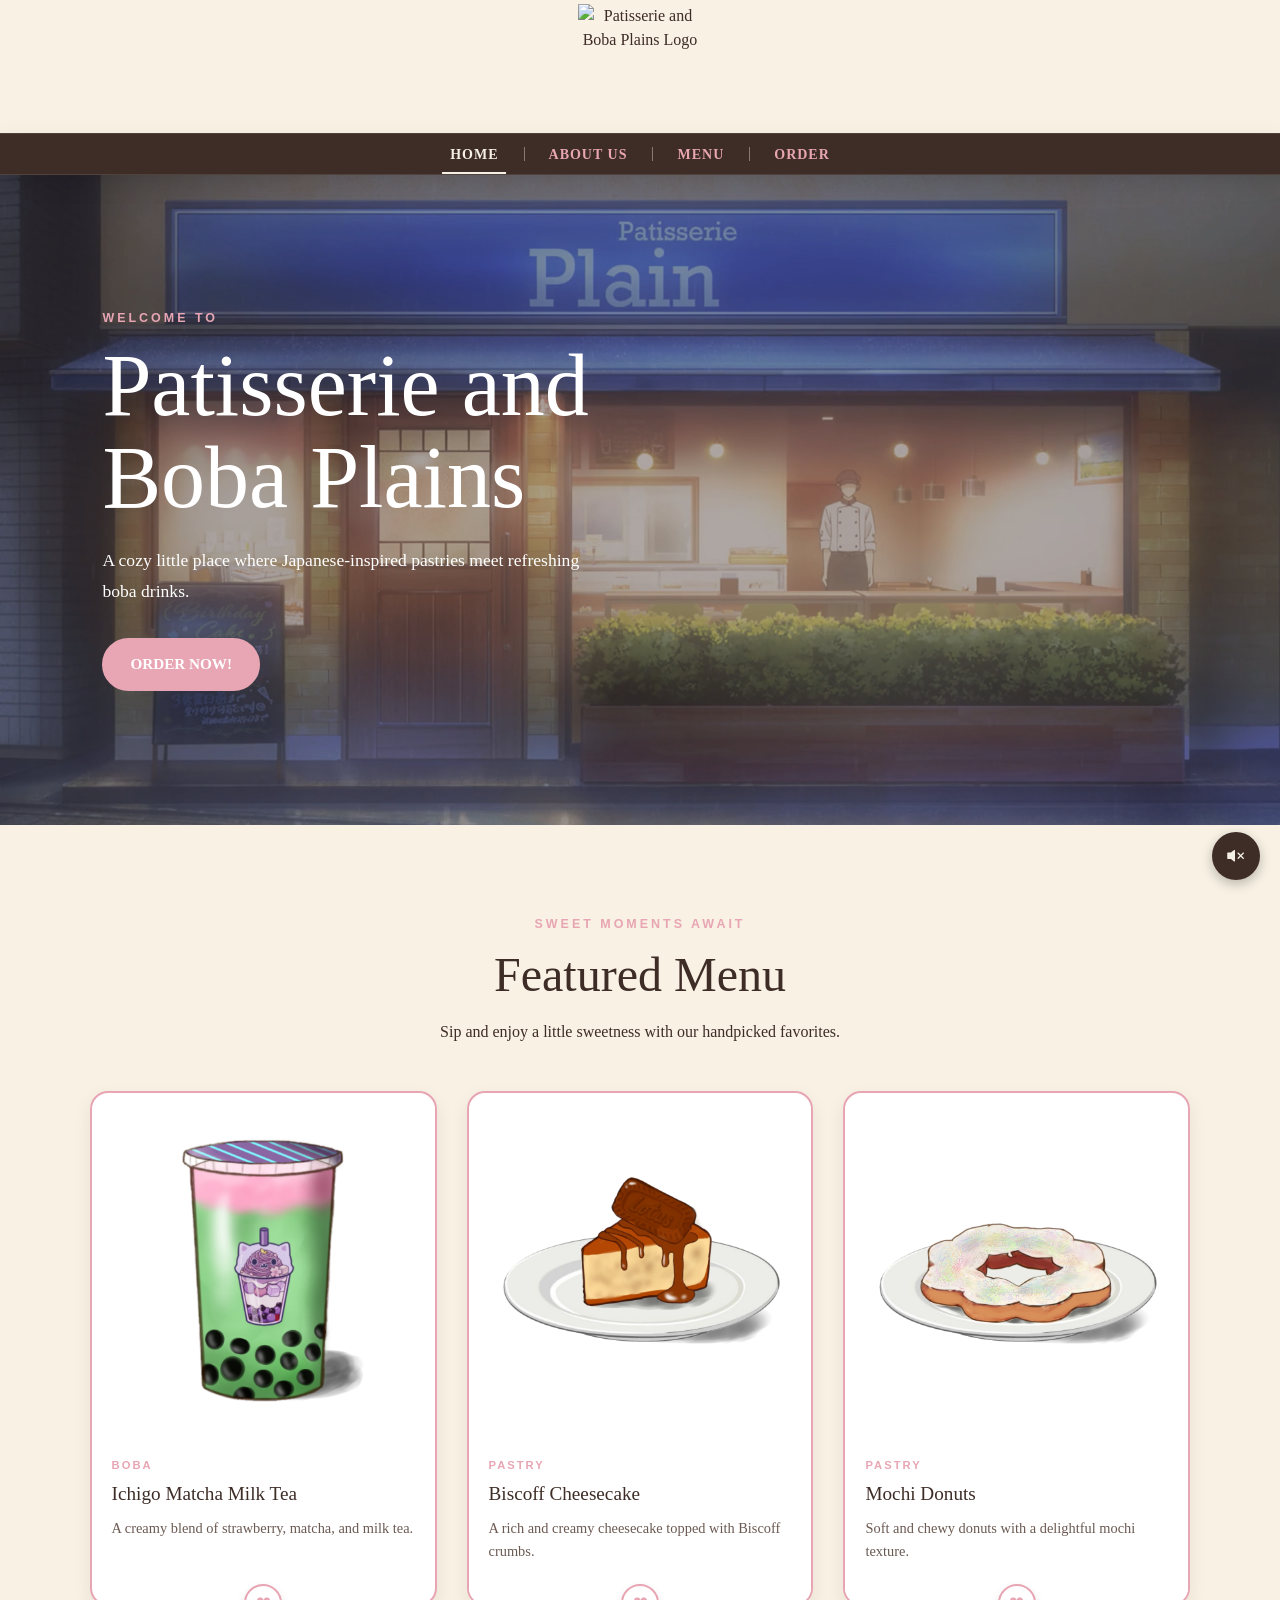
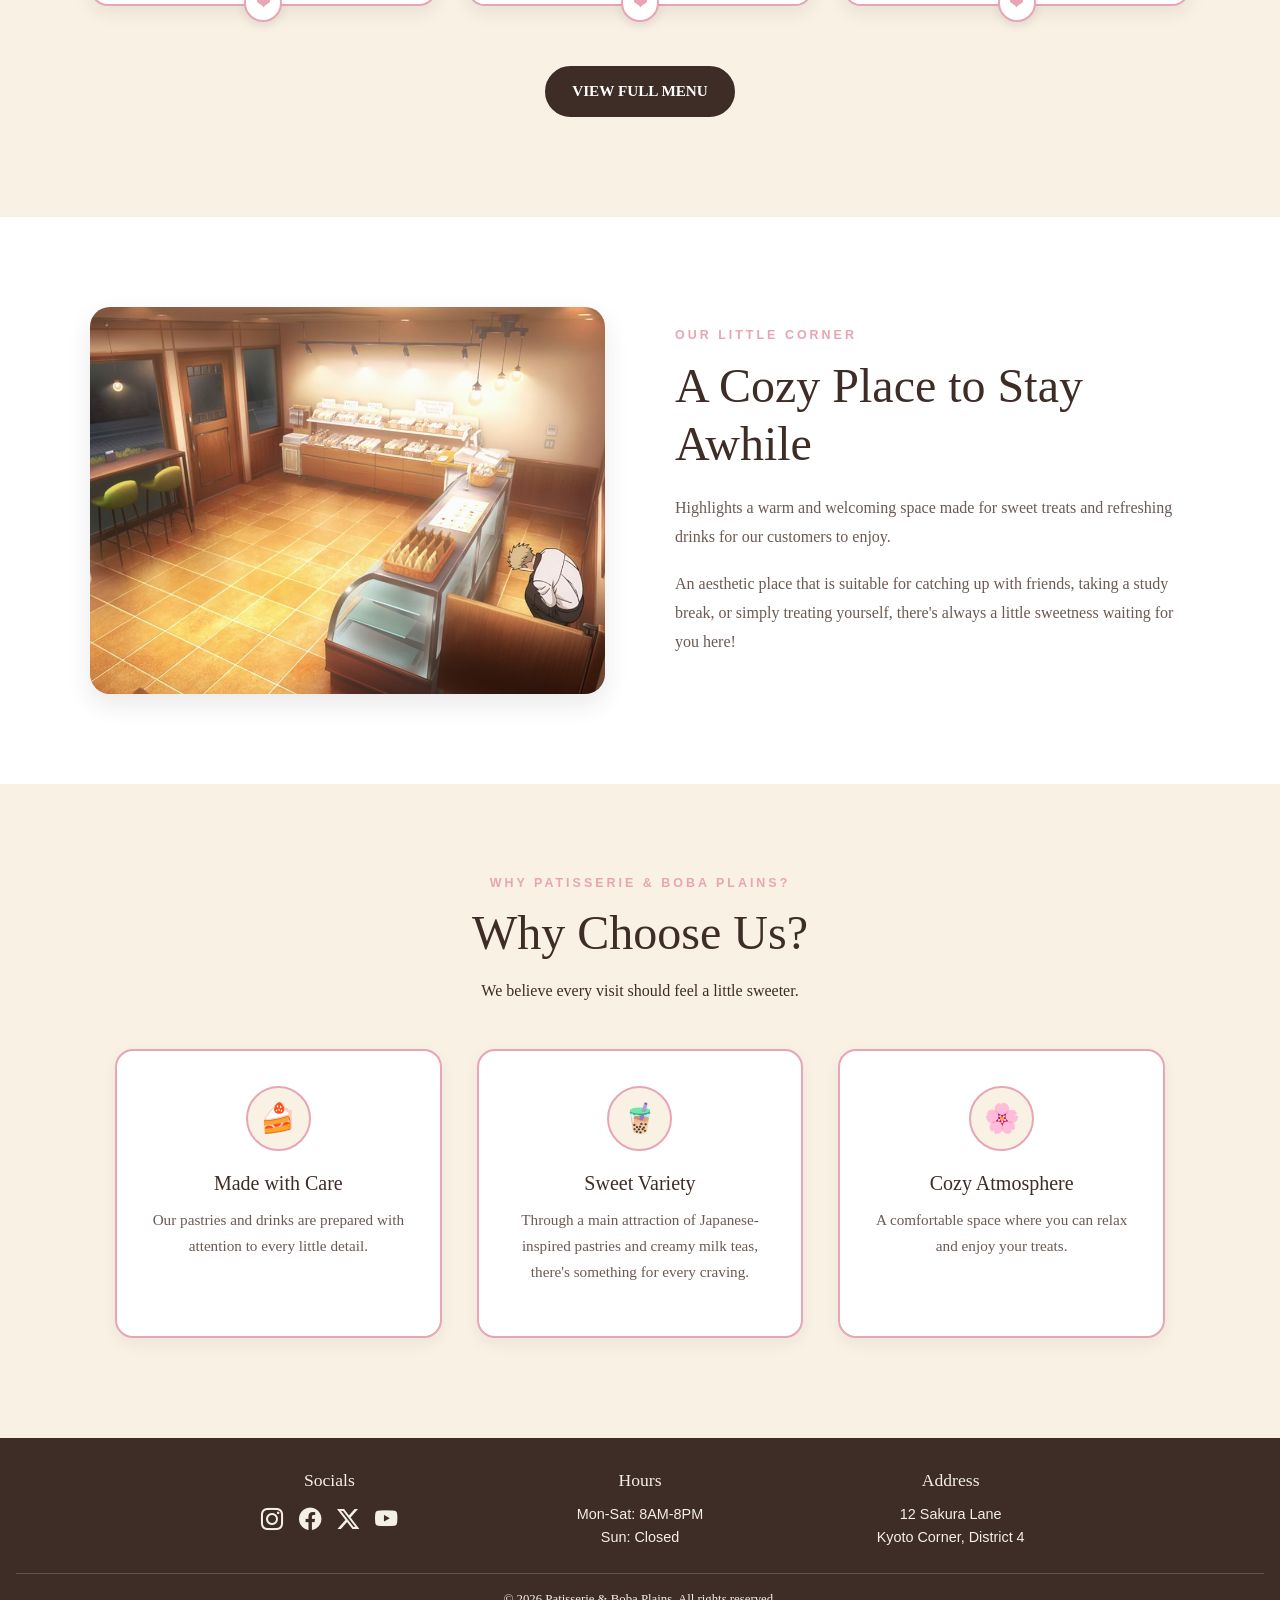
==== index.html @ 4ae6fe19 "FINAL" ====
<!DOCTYPE html>
<html lang="en">

<head>
    <meta charset="UTF-8">
    <meta name="viewport" content="width=device-width, initial-scale=1.0">
    <title>Patisserie &amp; Boba Plains</title>
    <link
        href="https://cdn.jsdelivr.net/npm/bootstrap@5.3.8/dist/css/bootstrap.min.css"
        rel="stylesheet"
        integrity="sha384-sRIl4kxILFvY47J16cr9ZwB07vP4J8+LH7qKQnuqkuIAvNWLzeN8tE5YBujZqJLB"
        crossorigin="anonymous">
    <link rel="stylesheet" href="style.css">
    <link rel="stylesheet" href="https://cdn.jsdelivr.net/npm/bootstrap-icons@1.11.3/font/bootstrap-icons.min.css">
</head>

<body>

	<header>
		<div class="container text-center">
			<img src="images/logo.png" alt="Patisserie and Boba Plains Logo" height="125" width="125">
		</div>
	</header>

	<nav>
		<button class="nav-toggle" aria-label="Toggle menu" aria-expanded="false">
			<span></span>
			<span></span>
			<span></span>
		</button>

		<ul id="nav-links">
			<li><a href="index.html" class="active">HOME</a></li>
			<li><a href="about.html">ABOUT US</a></li>
			<li><a href="menu.html">MENU</a></li>
			<li><a href="order.html">ORDER</a></li>
		</ul>
	</nav>

    <section class="welcome-section" style="background-image: url('images/bakery.webp');">

        <div class="welcome-overlay">

            <div class="welcome-content">

                <p class="home-label">
                    WELCOME TO
                </p>

                <h1>
                    Patisserie and<br>
                    Boba Plains
                </h1>

                <p class="welcome-description">
                    A cozy little place where Japanese-inspired
                    pastries meet refreshing boba drinks.
                </p>

                <a href="order.html" class="home-button">
                    ORDER NOW!
                </a>

            </div>

        </div>

    </section>

    <section class="featured-menu">

        <div class="section-heading">

            <p class="home-label">
                SWEET MOMENTS AWAIT
            </p>

            <h2>
                Featured Menu
            </h2>

            <p>
                Sip and enjoy a little sweetness
                with our handpicked favorites.
            </p>

        </div>


        <div class="menu-cards">

            <article class="menu-card">

                <img
                    src="images/boba/ICHIGO MATCHA.png"
                    alt="Ichigo Matcha Milk Tea"
                >

                <div class="menu-card-content">

                    <p class="card-category">
                        BOBA
                    </p>

                    <h3>
                        Ichigo Matcha Milk Tea
                    </h3>

                    <p>
                        A creamy blend of strawberry,
                        matcha, and milk tea.
                    </p>

                </div>

            </article>


            <article class="menu-card">

                <img
                    src="images/pastry/BISCOFF.png"
                    alt="Biscoff Cheesecake"
                >

                <div class="menu-card-content">

                    <p class="card-category">
                        PASTRY
                    </p>

                    <h3>
                        Biscoff Cheesecake
                    </h3>

                    <p>
                        A rich and creamy cheesecake
                        topped with Biscoff crumbs.
                    </p>

                </div>

            </article>


            <article class="menu-card">

                <img
                    src="images/pastry/MOCHI DONUTS.png"
                    alt="Mochi Donuts"
                >

                <div class="menu-card-content">

                    <p class="card-category">
                        PASTRY
                    </p>

                    <h3>
                        Mochi Donuts
                    </h3>

                    <p>
                        Soft and chewy donuts with
                        a delightful mochi texture.
                    </p>

                </div>

            </article>

        </div>


        <div class="featured-button-container">

            <a href="menu.html" class="secondary-button">
                VIEW FULL MENU
            </a>

        </div>

    </section>

    <section class="atmosphere">

        <div class="atmosphere-image">

            <img
                src="images/bakery2.jpg"
                alt="Cozy atmosphere of Patisserie and Boba Plains"
            >

        </div>


        <div class="atmosphere-content">

            <p class="home-label">
                OUR LITTLE CORNER
            </p>

            <h2>
                A Cozy Place to Stay Awhile
            </h2>

            <p>
                Highlights a warm and welcoming space made
                for sweet treats and refreshing drinks for
                our customers to enjoy. 
            </p>

            <p>
                An aesthetic place that is suitable for catching up with friends,
                taking a study break, or simply treating
                yourself, there's always a little sweetness
                waiting for you here!
            </p>

        </div>

    </section>

    <section class="why-us">

        <div class="section-heading">

            <p class="home-label">
                WHY PATISSERIE & BOBA PLAINS?
            </p>

            <h2>
                Why Choose Us?
            </h2>

            <p>
                We believe every visit should feel
                a little sweeter.
            </p>

        </div>


        <div class="reasons">

            <article class="reason">

                <div class="reason-icon">
                    🍰
                </div>

                <h3>
                    Made with Care
                </h3>

                <p>
                    Our pastries and drinks are prepared
                    with attention to every little detail.
                </p>

            </article>


            <article class="reason">

                <div class="reason-icon">
                    🧋
                </div>

                <h3>
                    Sweet Variety
                </h3>

                <p>
                    Through a main attraction of Japanese-inspired pastries and
                    creamy milk teas, there's something
                    for every craving.
                </p>

            </article>


            <article class="reason">

                <div class="reason-icon">
                    🌸
                </div>

                <h3>
                    Cozy Atmosphere
                </h3>

                <p>
                    A comfortable space where you can
                    relax and enjoy your treats.
                </p>

            </article>

        </div>

    </section>

    <audio id="bgm" loop>
    <source src="audio/music.mp3" type="audio/mpeg">
    Your browser does not support the audio element.
</audio>

<button id="music-btn" aria-label="Toggle music" aria-pressed="false">
    <i class="bi bi-volume-mute-fill"></i>
</button>

<script src="https://cdn.jsdelivr.net/npm/bootstrap@5.3.8/dist/js/bootstrap.bundle.min.js"
    integrity="sha384-FKyoEForCGlyvwx9Hj09JcYn3nv7wiPVlz7YYwJrWVcXK/BmnVDxM+D2scQbITxI"
    crossorigin="anonymous">
</script>

<script>
    const toggle = document.querySelector('.nav-toggle');
    const links = document.getElementById('nav-links');

    toggle.addEventListener('click', () => {
        const isOpen = links.classList.toggle('open');
        toggle.setAttribute('aria-expanded', isOpen);
    });
</script>

<script>
    const bgm = document.getElementById('bgm');
    const musicBtn = document.getElementById('music-btn');
    const icon = musicBtn.querySelector('i');

    bgm.volume = 0.1;

    // Restore the playback position from the last page
    const savedTime = localStorage.getItem('bgmTime');
    if (savedTime) bgm.currentTime = parseFloat(savedTime);

    function setPlaying(isPlaying) {
        icon.className = isPlaying ? 'bi bi-volume-up-fill' : 'bi bi-volume-mute-fill';
        musicBtn.setAttribute('aria-pressed', isPlaying);
        localStorage.setItem('bgmOn', isPlaying);
    }

    // If music was on before, try to resume. The browser may refuse until a click
    if (localStorage.getItem('bgmOn') === 'true') {
        bgm.play().then(() => setPlaying(true)).catch(() => setPlaying(false));
    }

    musicBtn.addEventListener('click', () => {
        if (bgm.paused) {
            bgm.play();
            setPlaying(true);
        } else {
            bgm.pause();
            setPlaying(false);
        }
    });
    setInterval(() => localStorage.setItem('bgmTime', bgm.currentTime), 1000);
    window.addEventListener('beforeunload', () => localStorage.setItem('bgmTime', bgm.currentTime));
</script>

</body>

<footer>
    <div class="footer-grid">

        <div class="footer-col">
            <h4>Socials</h4>
            <ul class="social-links">
                <li><a href="https://www.instagram.com/yourpage" target="_blank" rel="noopener noreferrer" aria-label="Instagram"><i class="bi bi-instagram"></i></a></li>
                <li><a href="https://www.facebook.com/yourpage" target="_blank" rel="noopener noreferrer" aria-label="Facebook"><i class="bi bi-facebook"></i></a></li>
                <li><a href="https://x.com/yourpage" target="_blank" rel="noopener noreferrer" aria-label="X (Twitter)"><i class="bi bi-twitter-x"></i></a></li>
                <li><a href="https://www.youtube.com/@yourpage" target="_blank" rel="noopener noreferrer" aria-label="YouTube"><i class="bi bi-youtube"></i></a></li>
            </ul>
        </div>

        <div class="footer-col">
            <h4>Hours</h4>
            <p>Mon-Sat: 8AM-8PM<br>Sun: Closed</p>
        </div>

        <div class="footer-col">
            <h4>Address</h4>
            <p>12 Sakura Lane<br>Kyoto Corner, District 4</p>
        </div>

    </div>

    <p class="copyright">&copy; 2026 Patisserie &amp; Boba Plains. All rights reserved.</p>
</footer>

</html>
---- style.css ----
:root {
    --primary: #F8F1E4;
    --secondary: #3E2C26;
    --accent: #E8A5B3;
    --card-bg: #d0bcad;
    --inner-box-bg: #FFFFFF;
    --white: #FFFFFF;
    --font-header: "Palatino Linotype", "Book Antiqua", Palatino, serif;
    --font-heading: 'Shippori Mincho', serif;
    --font-body: 'Nunito', sans-serif;
}

*, *::before, *::after {
        box-sizing: border-box;
        margin: 0;
        padding: 0;
}

/* -- DESKTOP DESIGN -- */
header img {
    display: block;
    margin: 0 auto;
}

header {
    padding: 0.25rem 0;
}

body {
    font-family: var(--font-header);
    background-color: var(--primary);
    color: var(--secondary);
    margin: 0;
    padding: 0;

    display: flex;
    flex-direction: column;
    min-height: 100vh;
}

.nav-toggle {
    display: none;
}

nav {
    position: relative;
    width: 100%;
    min-height: 40px;
    padding: 0 1rem;

    display: flex;
    justify-content: center;
    align-items: center;

    background: var(--secondary);
    border-top: 1px solid rgba(255, 255, 255, 0.1);
    border-bottom: 1px solid rgba(255, 255, 255, 0.1);
    box-shadow: 0 8px 25px rgba(0, 0, 0, 0.1);
    z-index: 20;
}

nav ul {
    display: flex;
    list-style: none;
    margin: 0;
    padding: 0;
}

nav li {
    height: 40px;
}

nav li + li {
    position: relative;
}

nav li + li::before {
    content: "";
    position: absolute;
    left: 0;
    top: 50%;
    height: 14px;
    width: 1px;
    background: rgba(245, 240, 230, 0.4);
    transform: translateY(-50%);
}


nav a {
    position: relative;
    height: 100%;
    padding: 0 25px;

    display: flex;
    align-items: center;

    color: var(--accent);
    font-family: var(--font-header);
    font-size: 14px;
    font-weight: bold;
    letter-spacing: 1px;
    text-decoration: none;
    white-space: nowrap;
    transition: 0.3s;
}

nav a:hover {
    color: #F5F0E6;
    background: rgba(255, 255, 255, 0.03);
}

nav a::after {
    content: "";
    position: absolute;
    bottom: 0;
    left: 50%;
    width: 0;
    height: 2px;
    background: #F5F0E6;
    transform: translateX(-50%);
    transition: width 0.3s ease;
}

nav a:hover::after,
nav a.active::after {
    width: 65%;
}

nav a.active {
    color: #F5F0E6;
}

.nav-toggle {
    display: none;
}

.nav-toggle span {
    display: block;
    height: 3px;
    width: 100%;
    background: #F5F0E6;
    border-radius: 2px;
    transition: transform 0.3s ease, opacity 0.3s ease;
}

.nav-toggle[aria-expanded="true"] span:nth-child(1) {
    transform: translateY(8.5px) rotate(45deg);
}
.nav-toggle[aria-expanded="true"] span:nth-child(2) {
    opacity: 0;
}
.nav-toggle[aria-expanded="true"] span:nth-child(3) {
    transform: translateY(-8.5px) rotate(-45deg);
}

main {
    padding: 0;
    flex: 1;
    width: 100%;
}

hr {
    border: none;
    height: 2.5px;
    background-color: var(--accent);
    margin: .5rem 0 2rem;
}

.section-title {
    font-family: var(--font-heading);
    font-size: clamp(1.8rem, 4vw, 2.5rem);
    text-align: center;
    font-weight: bolder;
    color: var(--secondary);
    margin: .5rem 0 1rem;
}

.first {
    padding: 2rem;
}

.order-container {
    max-width: 1200px;
    margin: 0 auto;
    padding: 2.5rem 1.5rem;
}

.sub-heading {
    font-family: var(--font-body);
    color: var(--accent);
    font-weight: 700;
    letter-spacing: 2px;
    font-size: 0.85rem;
    margin-bottom: 0.25rem;
}

.order-header h2 {
    font-family: var(--font-heading);
    color: var(--secondary);
    font-weight: 700;
    font-size: 2.2rem;
}

.order-card {
    background-color: var(--card-bg);
    border-radius: 16px;
    border: 1px solid rgba(62, 44, 38, 0.08);
    box-shadow: 0 10px 30px rgba(62, 44, 38, 0.08);
}

.section-title {
    font-family: var(--font-heading);
    color: var(--secondary);
    font-size: 1.35rem;
    margin-bottom: 1.25rem;
}

.secret-icon-btn {
    background: transparent;
    border: none;
    color: var(--secondary);
    cursor: pointer;
    font-size: 1.3rem;
    padding: 2px 6px;
    border-radius: 50%;
    transition: transform 0.3s ease, background 0.3s ease;
}

.secret-icon-btn:hover {
    background: rgba(232, 165, 179, 0.25);
    transform: scale(1.15) rotate(15deg);
}

.secret-spin {
    animation: secretPulse 0.8s ease-in-out;
}

@keyframes secretPulse {
    0% { transform: scale(1) rotate(0deg); }
    50% { transform: scale(1.4) rotate(180deg); color: #B86B7B; }
    100% { transform: scale(1) rotate(360deg); }
}

.secret-toast {
    background-color: var(--secondary);
    color: #F5F0E6;
    padding: 0.75rem 1.25rem;
    border-radius: 30px;
    max-width: 500px;
    margin: 0 auto 1.5rem auto;
    text-align: center;
    box-shadow: 0 4px 15px rgba(0, 0, 0, 0.15);
    animation: fadeInDown 0.4s ease-out;
}

@keyframes fadeInDown {
    from { opacity: 0; transform: translateY(-10px); }
    to { opacity: 1; transform: translateY(0); }
}

#drinkOptionsGroup {
    transition: opacity 0.3s ease;
}

#drinkOptionsGroup {
    transition: opacity 0.3s ease;
}

.form-control:focus,
.form-select:focus {
    border-color: var(--accent);
    box-shadow: 0 0 0 0.25rem rgba(232, 165, 179, 0.25);
}

.btn-add-item {
    background-color: var(--secondary);
    color: #FFFFFF;
    font-weight: 700;
    border-radius: 8px;
    padding: 0.375rem 0.75rem;
    transition: all 0.3s ease;
}

.btn-add-item:hover {
    background-color: #523b33;
    color: #FFFFFF;
}

.order-preview-banner {
    background-color: var(--primary);
    border-radius: 8px;
    font-family: var(--font-heading);
    font-weight: 700;
    color: var(--secondary);
}

.cart-items-box {
    min-height: 150px;
    max-height: 280px;
    overflow-y: auto;
    border: 1px dashed rgba(62, 44, 38, 0.2);
    border-radius: 8px;
    padding: 0.75rem 1rem;
    background-color: #FFFCF9;
}

.text-accent {
    color: #B86B7B;
}

.prep-badge {
    background-color: #FAF2EC;
    border-radius: 10px;
    font-size: 0.9rem;
    color: var(--secondary);
    border: 1px solid rgba(62, 44, 38, 0.05);
}

.btn-outline-custom {
    border: 1px solid var(--secondary);
    color: var(--secondary);
    font-weight: 700;
    border-radius: 30px;
    padding: 0.5rem 1rem;
}

.btn-check:checked + .btn-outline-custom {
    background-color: var(--secondary);
    color: #FFFFFF;
    border-color: var(--secondary);
}

.btn-order {
    background: linear-gradient(135deg, var(--secondary) 0%, #523b33 100%);
    color: #FFFFFF;
    font-family: var(--font-body);
    font-weight: 700;
    letter-spacing: 1px;
    border: none;
    border-radius: 30px;
    transition: all 0.3s ease;
    box-shadow: 0 4px 12px rgba(62, 44, 38, 0.2);
}

.btn-order:hover {
    background: linear-gradient(135deg, #523b33 0%, #2b1f1b 100%);
    color: #FFFFFF;
    transform: translateY(-2px);
    box-shadow: 0 6px 18px rgba(62, 44, 38, 0.35);
}

.btn-order:active {
    transform: translateY(0);
}

.story-container {
    width: 100%;
    max-width: 100%;
    margin: 0 auto;
    display: grid;
    grid-template-columns: repeat(2, 1fr);
    gap: 2rem;
}

.image-cell {
    border-radius: 10px;
    overflow: hidden;
}

.image-cell img {
    max-width: 100%;
    height: 100%;
    object-fit: cover;
    display: block;
    border-radius: 10px;
}

.cell-content {
    display: flex;
    flex-direction: column;
    justify-content: center;
    align-items: center;
    text-align: left;
    border-radius: 10px;
    padding: 1rem;
    border: 2px solid var(--secondary);
}

.cell-content h3 {
    font-family: var(--font-heading);   
    color: var(--secondary);
    font-weight: bolder;
    font-size: 2rem;
    margin-top: 1rem;
    margin-bottom: 1rem;
    text-align: left;
}

.cell-content p {
    font-family: var(--font-body);
    color: var(--secondary);
    font-size: 1rem;
    line-height: 1.6;   
    text-align: left;
    margin-bottom: 2rem;
}

.card h5 {
    font-family: var(--font-heading);   
    color: var(--secondary);
    font-weight: bolder;
    font-size: 1.5rem;
    margin-top: 1rem;
}

.card p {
    font-family: var(--font-body);
    color: var(--secondary);
    font-size: 1rem;
    line-height: 1.6;   
    text-align: justify;
    margin-bottom: 2rem;
}

.second {
    background-color:#EAD9BF;
    padding: 1rem .5rem 2rem;
}

.second hr {
    margin: 0.75rem 0 1.5rem;
}

.team-photo {
    display: block;
    width: 200px;
    height: 200px;
    object-fit: cover;
    object-position: top;
    margin-top: 1.5rem;
}

.team-row {
    max-width: 900px;
    margin-left: auto;
    margin-right: auto;
}

.accordion-button:not(.collapsed) {
    background: #EAD9BF;
}

.accordion-button {
    font-family: var(--font-header);
    color: var(--secondary);
    font-size: 1rem;
    font-weight: bold;
}

.accordion-button::after {
    filter: invert(1);
}

.accordion-body {
    font-family: var(--font-body);
    color: var(--secondary);
    font-size: 1rem;
    line-height: 1.6;   
    text-align: left;
}

.accordion-button:focus {
    box-shadow: none;
}

.accordion-button:hover {
    background: var(--accent);
    color: var(--secondary);
}

/* =========================================================
   HOME PAGE
   ========================================================= */

.welcome-section {
    min-height: 650px;
    background-size: cover;
    background-position: center;
    position: relative;
}

.welcome-overlay {
    min-height: 650px;
    display: flex;
    align-items: center;
    background: rgba(62, 44, 38, 0.38);
    padding: 60px 8%;
}

.welcome-content {
    max-width: 650px;
    color: #FFFFFF;
}

.home-label {
    margin-bottom: 12px;
    font-family: Arial, sans-serif;
    font-size: 0.78rem;
    font-weight: bold;
    letter-spacing: 3px;
    color: #E8A5B3;
}

.welcome-content h1 {
    margin-bottom: 20px;
    color: #FFFFFF;
    font-family: Georgia, "Times New Roman", serif;
    font-size: clamp(3rem, 7vw, 5.5rem);
    line-height: 1.05;
}

.welcome-description {
    max-width: 500px;
    margin-bottom: 30px;
    color: #FFFFFF;
    font-size: 1.1rem;
    line-height: 1.8;
}

.home-button {
    display: inline-block;
    padding: 13px 26px;
    background-color: #E8A5B3;
    color: #FFFFFF;
    border: 2px solid #E8A5B3;
    border-radius: 30px;
    font-family: var(--font-header);
    font-size: 0.95rem;
    font-weight: bold;
    text-decoration: none;
    transition: background-color 0.3s ease,
                color 0.3s ease,
                transform 0.3s ease;
}

.home-button:hover {
    background-color: #FFFFFF;
    color: #3E2C26;
    transform: translateY(-3px);
}


/* HOME SECTION HEADINGS */

.section-heading {
    max-width: 700px;
    margin: 0 auto 45px;
    text-align: center;
}

.section-heading h2 {
    margin-bottom: 15px;
    font-size: clamp(2rem, 4vw, 3rem);
}

.section-heading > p:last-child {
    font-size: 1rem;
    line-height: 1.7;
}


/* FEATURED MENU */

.featured-menu {
    padding: 90px 7% 100px;
    background-color: #F8F1E4;
}

.menu-cards {
    max-width: 1150px;
    margin: 0 auto;
    display: grid;
    grid-template-columns: repeat(3, 1fr);
    column-gap: 30px;
    row-gap: 55px;
}

.menu-card {
    position: relative;
    overflow: visible;
    background-color: #FFFFFF;
    border: 2px solid #E8A5B3;
    border-radius: 18px;
    box-shadow: 0 7px 18px rgba(62, 44, 38, 0.08);
    transition: transform 0.3s ease,
                box-shadow 0.3s ease;
}

.menu-card:hover {
    transform: translateY(-7px);
    box-shadow: 0 13px 25px rgba(62, 44, 38, 0.13);
}

.menu-card img {
    display: block;
    width: 100%;
    aspect-ratio: 1 / 1;
    object-fit: cover;
    border-radius: 16px 16px 0 0;
    transition: transform 0.4s ease;
}

.menu-card:hover img {
    transform: scale(1.02);
}

.menu-card-content {
    padding: 22px 20px 25px;
    background-color: #FFFFFF;
    border-radius: 0 0 16px 16px;
}

.card-category {
    margin-bottom: 8px;
    font-family: Arial, sans-serif;
    color: #E8A5B3;
    font-size: 0.7rem;
    font-weight: bold;
    letter-spacing: 2px;
}

.menu-card h3 {
    margin-bottom: 10px;
    font-size: 1.2rem;
    line-height: 1.3;
}

.menu-card-content > p:last-child {
    color: #6B5A52;
    font-size: 0.9rem;
    line-height: 1.6;
}


/* HEART BADGE FOR FEATURED CARDS */

.menu-card::after {
    content: "";
    position: absolute;
    left: 50%;
    bottom: -18px;
    width: 38px;
    height: 38px;
    transform: translateX(-50%);
    background-color: #FFFFFF;
    border: 2px solid #E8A5B3;
    border-radius: 50%;
    box-shadow: 0 4px 10px rgba(62, 44, 38, 0.10);
    z-index: 5;
}

.menu-card::before {
    content: "❤︎⁠";
    position: absolute;
    left: 50%;
    bottom: -18px;
    transform: translateX(-50%);
    color: #E8A5B3;
    font-size: 1.15rem;
    line-height: 1;
    width: 38px;
    height: 38px;
    display: flex;
    align-items: center;
    justify-content: center;
    z-index: 6;
}


/* VIEW FULL MENU BUTTON */

.featured-button-container {
    margin-top: 60px;
    text-align: center;
}

.secondary-button {
    display: inline-block;
    padding: 12px 25px;
    background-color: #3E2C26;
    color: #FFFFFF;
    border: 2px solid #3E2C26;
    border-radius: 30px;
    font-family: var(--font-header);
    font-size: 0.95rem;
    font-weight: bold;
    text-decoration: none;
    transition: background-color 0.3s ease,
                color 0.3s ease,
                transform 0.3s ease;
}

.secondary-button:hover {
    background-color: #FFFFFF;
    color: #E8A5B3;
    transform: translateY(-3px);
}


/* ATMOSPHERE */

.atmosphere {
    min-height: 550px;
    padding: 90px 7%;
    display: grid;
    grid-template-columns: 1fr 1fr;
    gap: 70px;
    align-items: center;
    background-color: #FFFFFF;
}

.atmosphere-image {
    width: 100%;
}

.atmosphere-image img {
    display: block;
    width: 100%;
    aspect-ratio: 4 / 3;
    object-fit: cover;
    border-radius: 20px;
    box-shadow: 0 10px 25px rgba(62, 44, 38, 0.10);
}

.atmosphere-content {
    max-width: 520px;
}

.atmosphere-content h2 {
    margin-bottom: 22px;
    font-size: clamp(2rem, 4vw, 3rem);
    line-height: 1.2;
}

.atmosphere-content p:not(.home-label) {
    margin-bottom: 18px;
    color: #6B5A52;
    font-size: 1rem;
    line-height: 1.8;
}


/* WHY CHOOSE US */

.why-us {
    padding: 90px 7% 100px;
    background-color: #F8F1E4;
}

.reasons {
    max-width: 1050px;
    margin: 0 auto;
    display: grid;
    grid-template-columns: repeat(3, 1fr);
    gap: 35px;
}

.reason {
    padding: 35px 25px;
    text-align: center;
    background-color: #FFFFFF;
    border: 2px solid #E8A5B3;
    border-radius: 18px;
    box-shadow: 0 6px 16px rgba(62, 44, 38, 0.06);
    transition: transform 0.3s ease,
                box-shadow 0.3s ease;
}

.reason:hover {
    transform: translateY(-6px);
    box-shadow: 0 12px 24px rgba(62, 44, 38, 0.10);
}

.reason-icon {
    width: 65px;
    height: 65px;
    margin: 0 auto 20px;
    display: flex;
    align-items: center;
    justify-content: center;
    background-color: #F8F1E4;
    border: 2px solid #E8A5B3;
    border-radius: 50%;
    font-size: 1.8rem;
}

.reason h3 {
    margin-bottom: 12px;
    font-size: 1.25rem;
}

.reason p {
    color: #6B5A52;
    font-size: 0.95rem;
    line-height: 1.7;
}


/* =========================================================
   MENU PAGE
   ========================================================= */


/* CATEGORY DROPDOWN */

.menu-dropdown {
    width: 100%;
    padding: 35px 7% 0;
    background-color: #F8F1E4;
}

.category-dropdown {
    padding: 13px 26px;
    background-color: #E8A5B3;
    color: #FFFFFF;
    border: 2px solid #E8A5B3;
    border-radius: 30px;
    font-family: var(--font-header);
    font-size: 0.95rem;
    font-weight: bold;
    transition: background-color 0.3s ease,
                color 0.3s ease,
                transform 0.3s ease;
}

.category-dropdown:hover,
.category-dropdown:focus {
    background-color: #FFFFFF;
    color: #3E2C26;
    border-color: #E8A5B3;
    transform: translateY(-3px);
    box-shadow: none;
}

.category-dropdown::after {
    margin-left: 10px;
}

.menu-dropdown .dropdown-menu {
    min-width: 190px;
    margin-top: 10px;
    padding: 8px;
    background-color: #FFFFFF;
    border: 2px solid #E8A5B3;
    border-radius: 14px;
    box-shadow: 0 8px 20px rgba(62, 44, 38, 0.12);
}

.menu-dropdown .dropdown-item {
    padding: 10px 14px;
    color: #3E2C26;
    font-family: var(--font-header);
    font-size: 0.9rem;
    font-weight: bold;
    border-radius: 9px;
    transition: background-color 0.2s ease,
                color 0.2s ease;
}

.menu-dropdown .dropdown-item:hover {
    background-color: #F8F1E4;
    color: #3E2C26;
}

.menu-dropdown .dropdown-item.active {
    background-color: #E8A5B3;
    color: #FFFFFF;
}


/* MENU HEADER */

.menu-header {
    padding: 55px 7% 45px;
    text-align: center;
    background-color: #F8F1E4;
}

.menu-label {
    margin-bottom: 12px;
    font-family: Arial, sans-serif;
    color: #E8A5B3;
    font-size: 0.78rem;
    font-weight: bold;
    letter-spacing: 3px;
}

.menu-header h1 {
    margin-bottom: 15px;
    font-size: clamp(2.5rem, 5vw, 4rem);
}

.menu-header > p:last-child {
    max-width: 650px;
    margin: 0 auto;
    color: #6B5A52;
    line-height: 1.7;
}


/* PRODUCT GRID */

.product-grid {
    padding: 20px 7% 90px;
    display: grid;
    grid-template-columns: repeat(4, 1fr);
    column-gap: 30px;
    row-gap: 55px;
    background-color: #F8F1E4;
}

.product-card {
    position: relative;
    overflow: visible;
    background-color: #FFFFFF;
    border: 2px solid #E8A5B3;
    border-radius: 18px;
    box-shadow: 0 6px 16px rgba(62, 44, 38, 0.07);
    transition: transform 0.3s ease,
                box-shadow 0.3s ease;
}

.product-card:hover {
    transform: translateY(-6px);
    box-shadow: 0 12px 24px rgba(62, 44, 38, 0.12);
}

.product-image {
    display: block;
    width: 100%;
    aspect-ratio: 1 / 1;
    object-fit: cover;
    border-radius: 16px 16px 0 0;
}

.product-info {
    padding: 20px;
}

.product-category {
    margin-bottom: 8px;
    font-family: Arial, sans-serif;
    color: #E8A5B3;
    font-size: 0.7rem;
    font-weight: bold;
    letter-spacing: 2px;
}

.product-info h3 {
    margin-bottom: 10px;
    font-size: 1.15rem;
}

.product-info > p:not(.product-category) {
    color: #6B5A52;
    font-size: 0.9rem;
    line-height: 1.6;
}

.product-price {
    display: block;
    margin-top: 15px;
    color: #3E2C26;
    font-weight: bold;
}


/* PRODUCT HEART BADGE */

.product-card::after {
    content: "";
    position: absolute;
    left: 50%;
    bottom: -18px;
    width: 38px;
    height: 38px;
    transform: translateX(-50%);
    background-color: #FFFFFF;
    border: 2px solid #E8A5B3;
    border-radius: 50%;
    box-shadow: 0 4px 10px rgba(62, 44, 38, 0.10);
    z-index: 5;
}

.product-card::before {
    content: "❤︎⁠";
    position: absolute;
    left: 50%;
    bottom: -18px;
    transform: translateX(-50%);
    color: #E8A5B3;
    font-size: 1.15rem;
    line-height: 1;
    width: 38px;
    height: 38px;
    display: flex;
    align-items: center;
    justify-content: center;
    z-index: 6;
}


/* CENTER LAST TWO CARDS ON ALL MENU PAGE ONLY */

.all-menu .product-card:nth-last-child(2) {
    grid-column: 2;
}

.all-menu .product-card:last-child {
    grid-column: 3;
}


/* ========================================
   ADD-ONS LIST
   ======================================== */

.addons-list {
    margin: 25px 0 18px;
    padding-left: 25px;
    list-style: none;
}

.addons-card h3 {
    margin-top: 0;
    margin-bottom: 10px;
    font-family: var(--font-header);
    font-size: 1.15rem;
    line-height: 1.2;
}

.addons-list li {
    position: relative;
    margin-bottom: 7px;
    padding-left: 22px;
    color: #3E2C26;
    font-family: var(--font-body);
    font-size: 0.85rem;
    font-weight: bold;
    line-height: 1.5;
}

.addons-list li::before {
    content: "♡";
    position: absolute;
    left: 0;
    top: 0;
    color: #E8A5B3;
    font-size: 0.95rem;
}

.product-price {
    display: block;
    margin-top: 12px;
    color: #E8A5B3;
    font-family: var(--font-header);
    font-size: 0.85rem;
    font-weight: bold;
}


/* =========================================================
   NUTRITION & ALLERGEN MATRIX
   ========================================================= */

.nutrition-section {
    padding: 80px 7%;
    background-color: #FFFFFF;
}

.nutrition-section h2 {
    margin-bottom: 15px;
    text-align: center;
    font-size: clamp(2rem, 4vw, 3rem);
}

.nutrition-section > p {
    max-width: 650px;
    margin: 0 auto 35px;
    text-align: center;
    color: #6B5A52;
    line-height: 1.7;
}

.nutrition-table-wrapper {
    width: 100%;
    overflow-x: auto;
}

.nutrition-table {
    width: 100%;
    min-width: 700px;
    border-collapse: collapse;
    background-color: #FFFFFF;
}

.nutrition-table th,
.nutrition-table td {
    padding: 14px 16px;
    border: 1px solid #E8A5B3;
    text-align: left;
}

.nutrition-table th {
    background-color: #3E2C26;
    color: #FFFFFF;
    font-family: Arial, sans-serif;
    font-size: 0.8rem;
    letter-spacing: 1px;
}

.nutrition-table tr:nth-child(even) {
    background-color: #F8F1E4;
}

#music-btn {
    position: fixed;
    bottom: 1.25rem;
    right: 1.25rem;
    width: 48px;
    height: 48px;
    border: none;
    border-radius: 50%;
    background: var(--secondary);
    color: #F5F0E6;
    font-size: 1.3rem;
    cursor: pointer;
    box-shadow: 0 4px 12px rgba(0, 0, 0, 0.25);
    z-index: 100;
    transition: background 0.3s ease, transform 0.3s ease;
}

#music-btn:hover {
    background: var(--accent);
    transform: scale(1.08);
}

footer {
    background: var(--secondary);
    color: #F5F0E6;
    padding: 2rem 1rem 1rem;
}

.footer-grid {
    display: grid;
    grid-template-columns: repeat(3, 1fr);
    gap: 2rem;
    max-width: 900px;
    margin: 0 auto;
    text-align: center;
}

.footer-col h4 {
    font-family: var(--font-heading);
    font-size: 1.1rem;
    margin-bottom: 0.75rem;
}

.footer-col p {
    font-family: var(--font-body);
    margin: 0;
    font-size: 0.9rem;
    line-height: 1.6;
}

.social-links {
    display: flex;
    justify-content: center;
    gap: 1rem;
    list-style: none;
    margin: 0;
    padding: 0;
}

.social-links a {
    color: #F5F0E6;
    font-size: 1.4rem;
    text-decoration: none;
    transition: color 0.3s ease, transform 0.3s ease;
}

.social-links a:hover {
    color: var(--accent);
    transform: translateY(-3px);
}

.copyright {
    text-align: center;
    font-size: 0.8rem;
    margin: 1.5rem 0 0;
    padding-top: 1rem;
    border-top: 1px solid rgba(245, 240, 230, 0.2);
}

/* -- MOBILE DESIGN -- */
@media (max-width: 768px) {
    nav {
        flex-direction: column;
        align-items: stretch;
        padding: 0;
    }

    .nav-toggle {
        display: flex;
        flex-direction: column;
        justify-content: space-between;
        align-self: flex-end;
        width: 28px;
        height: 20px;
        margin: 10px 16px;
        padding: 0;
        background: none;
        border: none;
        cursor: pointer;
    }

    nav ul {
        display: flex;
        flex-direction: column;
        overflow: hidden;
        max-height: 0;
        opacity: 0;
        transition: max-height 0.3s ease, opacity 0.3s ease;
    }

    nav ul.open {
        max-height: 400px;
        opacity: 1;
    }

    nav li {
        height: 48px;
    }

    nav a {
        justify-content: center;
    }

    nav li + li::before {
        display: none;           
    }

    nav a:hover::after,
    nav a.active::after {
        width: 40px;
    }

    .footer-grid {
        grid-template-columns: 1fr;
    }

    .story-container {
        grid-template-columns: 1fr;
    }

    .image-cell {
        min-height: 220px;
    }

    .cell-content p {
        text-align: left;
    }

    .cell-content h1 {
        font-size: 1.8rem;
    }
    
    #music-btn {
    width: 42px;
    height: 42px;
    opacity: 0.85;
    }

    footer {
    padding-bottom: 4rem;   
    }

    .team-photo {
    display: block;
    width: 45%;
    height: 200px;
    object-fit: cover;
    object-position: top;
    margin-top: 1.5rem;
    }

    /* ========================================
       HOME MOBILE
       ======================================== */

    .welcome-section {
        min-height: 580px;
    }

    .welcome-overlay {
        min-height: 580px;
        padding: 50px 7%;
    }

    .welcome-content h1 {
        font-size: 3rem;
    }

    .menu-cards {
        grid-template-columns: repeat(2, 1fr);
        column-gap: 20px;
        row-gap: 55px;
    }

    .atmosphere {
        grid-template-columns: 1fr;
        gap: 40px;
        padding: 70px 7%;
    }

    .atmosphere-content {
        max-width: none;
    }

    .reasons {
        grid-template-columns: 1fr;
        max-width: 500px;
    }


    /* ========================================
       MENU MOBILE
       ======================================== */

    .product-grid {
        grid-template-columns: repeat(2, 1fr);
        column-gap: 20px;
        row-gap: 55px;
        padding-left: 5%;
        padding-right: 5%;
    }

    /*
       Cards in the same row remain equal in height.
       This allows the Thai Milktea card to match
       the Add-Ons card when they share a row.
    */

    .product-card {
        height: 100%;
    }

    .product-image {
        display: block;
        width: 100%;
        aspect-ratio: 1 / 1;
        object-fit: cover;
    }

    .product-info {
        padding: 17px;
    }

    .product-category {
        margin-bottom: 8px;
        font-size: 0.65rem;
        letter-spacing: 1.5px;
    }

    .product-info h3 {
        margin-bottom: 10px;
        font-size: 1.05rem;
        line-height: 1.2;
    }

    .product-info > p:not(.product-category) {
        font-size: 0.82rem;
        line-height: 1.5;
    }

    .product-price {
        margin-top: 12px;
        font-size: 0.8rem;
    }


    /* ========================================
       CATEGORY DROPDOWN MOBILE
       ======================================== */

    .menu-dropdown {
        padding: 25px 5% 0;
    }

    .category-dropdown {
        padding: 12px 22px;
        font-size: 0.9rem;
    }

    .menu-dropdown .dropdown-menu {
        min-width: 180px;
    }

    .menu-dropdown .dropdown-item {
        padding: 9px 12px;
        font-size: 0.85rem;
    }


    /* ========================================
       MENU HEADER MOBILE
       ======================================== */

    .menu-header {
        padding: 45px 7% 35px;
    }

    .menu-header h1 {
        font-size: 2.6rem;
    }


    /* ========================================
       ADD-ONS MOBILE
       ======================================== */

    .addons-card {
        height: 100%;
    }

    .addons-card h3 {
        margin-top: 0;
        margin-bottom: 10px;
        font-family: var(--font-header);
        font-size: 1.05rem;
        line-height: 1.2;
    }

    .addons-list {
        margin: 25px 0 18px;
        padding-left: 20px;
    }

    .addons-list li {
        margin-bottom: 6px;
        padding-left: 20px;
        color: #3E2C26;
        font-family: var(--font-body);
        font-size: 0.78rem;
        font-weight: bold;
        line-height: 1.45;
    }

    .addons-list li::before {
        font-size: 0.85rem;
    }


    /* ========================================
       NUTRITION SECTION MOBILE
       ======================================== */

    .nutrition-section {
        padding: 65px 5%;
    }

    .nutrition-section h2 {
        font-size: 2rem;
    }

    .nutrition-section > p {
        font-size: 0.9rem;
    }

    .nutrition-table-wrapper {
        overflow-x: auto;
    }

    .nutrition-table {
        min-width: 650px;
    }


    /* ========================================
       MUSIC BUTTON MOBILE
       ======================================== */

    #music-btn {
        width: 42px;
        height: 42px;
        opacity: 0.85;
    }


    /* ========================================
       FOOTER MOBILE
       ======================================== */

    .footer-grid {
        grid-template-columns: 1fr;
        gap: 1.5rem;
    }
}


/* =========================================================
   SMALL MOBILE
   ========================================================= */

@media (max-width: 450px) {

    /* ========================================
       MENU GRID — SMALL SCREENS
       ======================================== */

    .product-grid {
        grid-template-columns: repeat(2, 1fr);
        max-width: 100%;
        margin: 0 auto;
        padding-left: 6%;
        padding-right: 6%;
        column-gap: 15px;
        row-gap: 55px;
    }

    /*
       Do not use a fixed or minimum height.
       The grid controls the row height naturally.
    */

    .product-card {
        height: 100%;
    }

    .product-image {
        aspect-ratio: 1 / 1;
        object-fit: cover;
    }


    /* ========================================
       PRODUCT CONTENT — SMALL SCREENS
       ======================================== */

    .product-info {
        padding: 15px;
    }

    .product-category {
        margin-bottom: 8px;
        font-size: 0.6rem;
        letter-spacing: 1.5px;
    }

    .product-info h3 {
        margin-bottom: 10px;
        font-size: 1rem;
        line-height: 1.2;
    }

    .product-info > p:not(.product-category) {
        font-size: 0.78rem;
        line-height: 1.5;
    }

    .product-price {
        margin-top: 12px;
        font-size: 0.75rem;
    }


    /* ========================================
       ADD-ONS — SMALL SCREENS
       ======================================== */

    .addons-card {
        height: 100%;
    }

    .addons-card h3 {
        margin-top: 0;
        margin-bottom: 10px;
        font-size: 1rem;
        line-height: 1.2;
    }

    .addons-list {
        margin: 25px 0 18px;
        padding-left: 17px;
    }

    .addons-list li {
        margin-bottom: 6px;
        padding-left: 18px;
        font-size: 0.72rem;
        line-height: 1.4;
    }

    .addons-list li::before {
        font-size: 0.8rem;
    }   
}
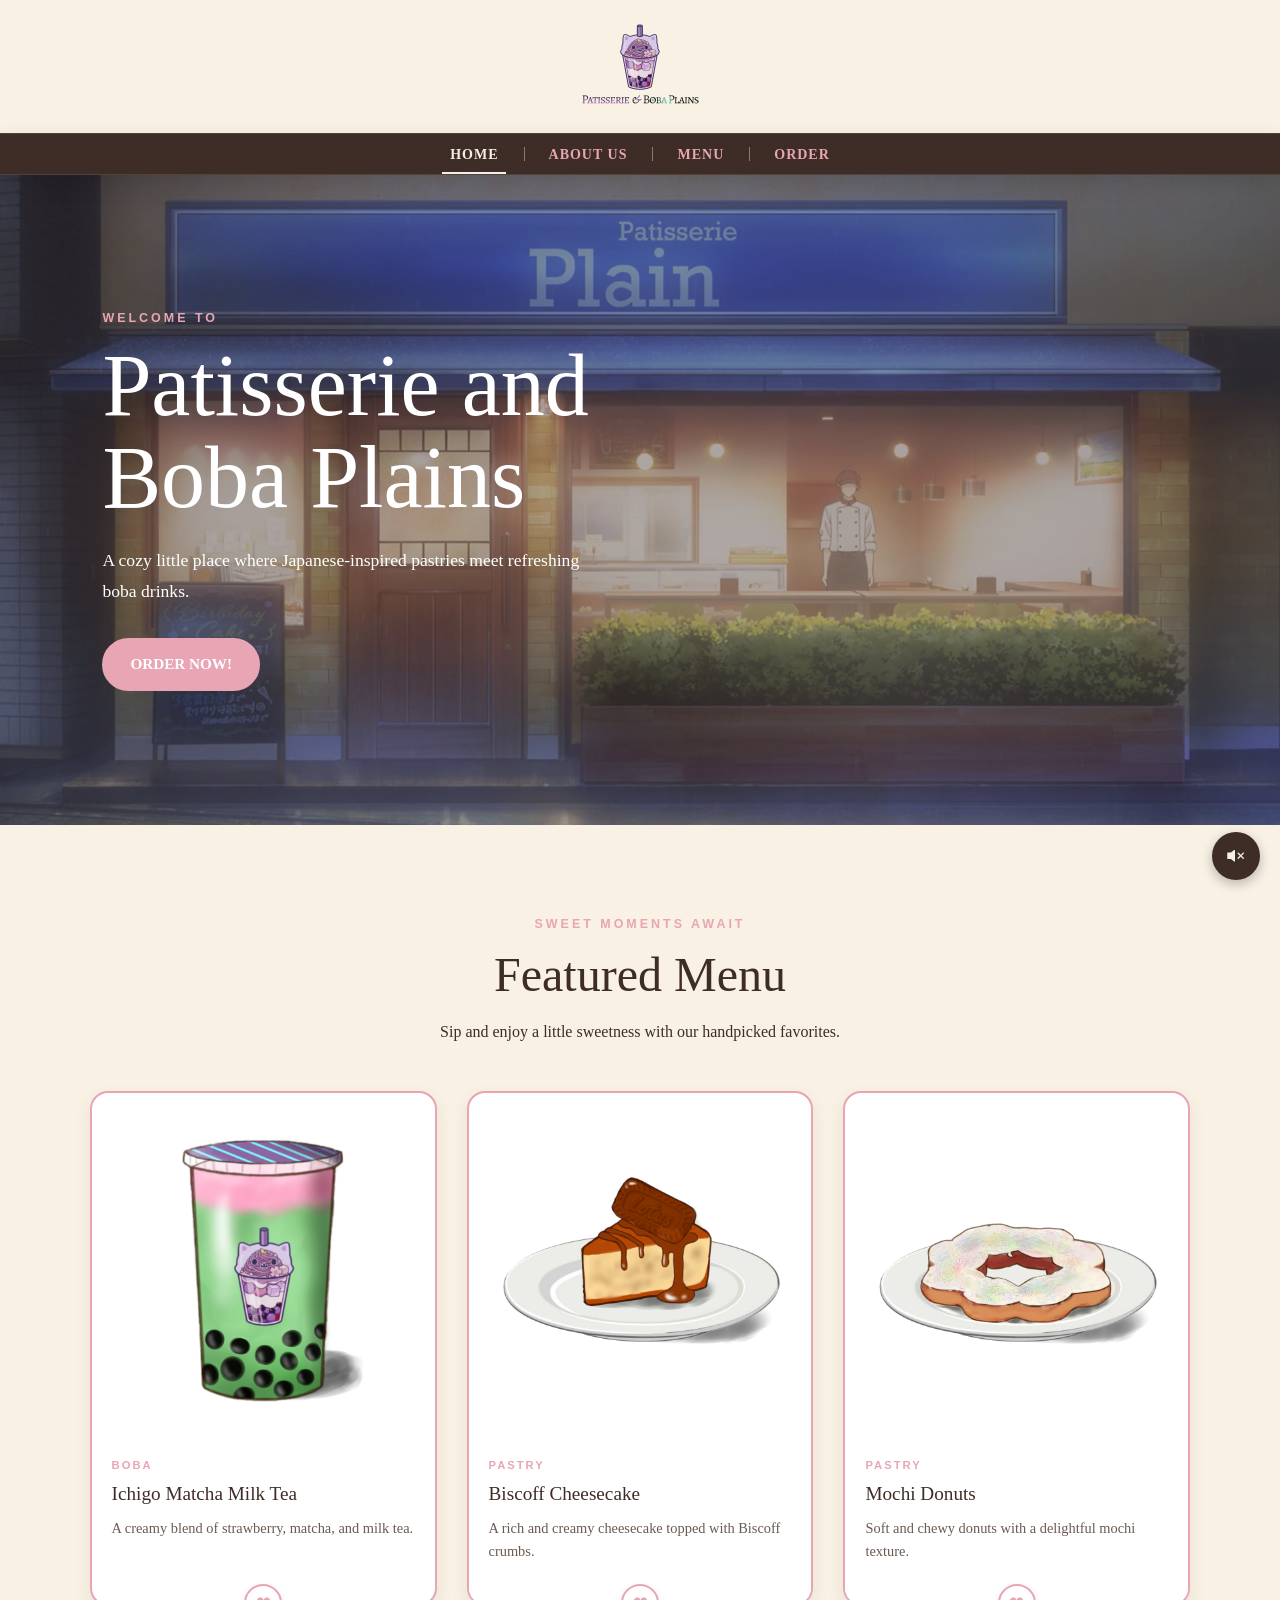
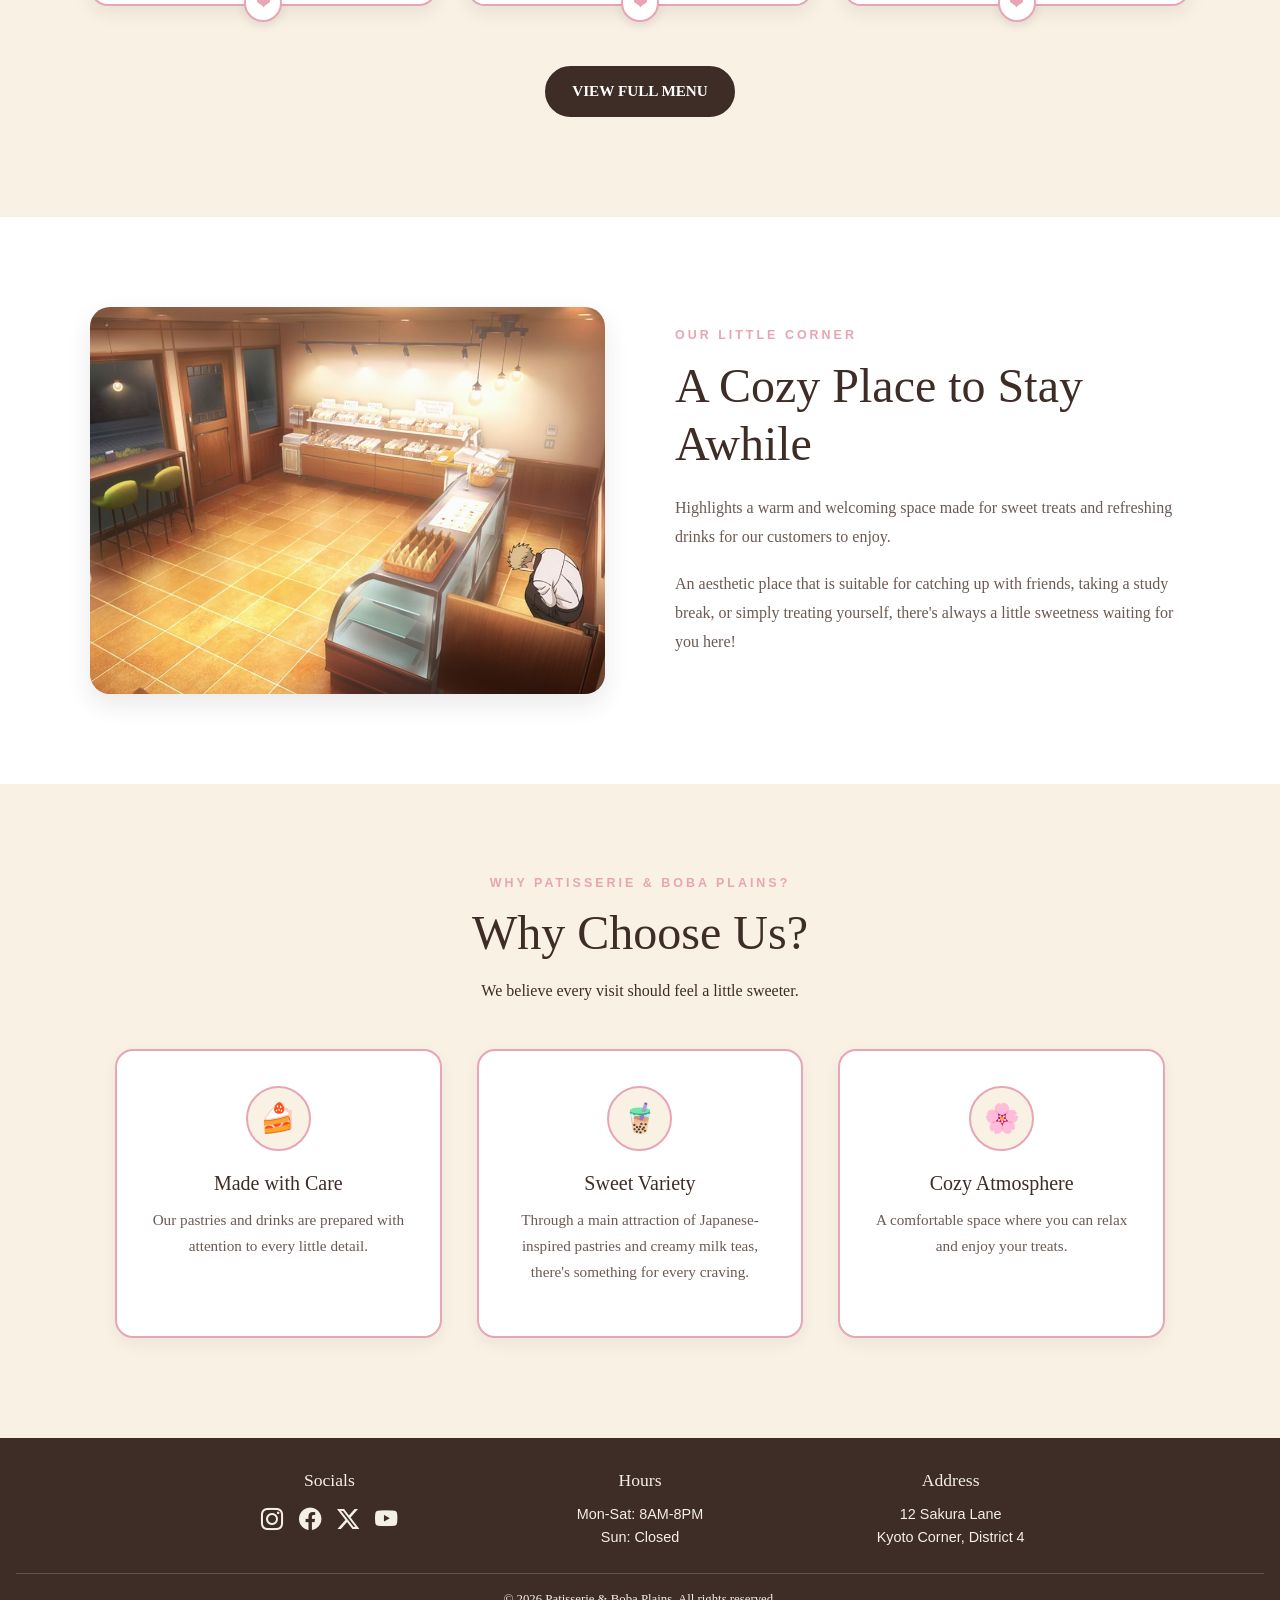
==== commit b081ebb0: "FINAL UPDATE" ====
--- a/index.html
+++ b/index.html
@@ -18,7 +18,7 @@
 
 	<header>
 		<div class="container text-center">
-			<img src="images/logo.png" alt="Patisserie and Boba Plains Logo" height="125" width="125">
+			<img src="images/LOGO.png" alt="Patisserie and Boba Plains Logo" height="125" width="125">
 		</div>
 	</header>
 
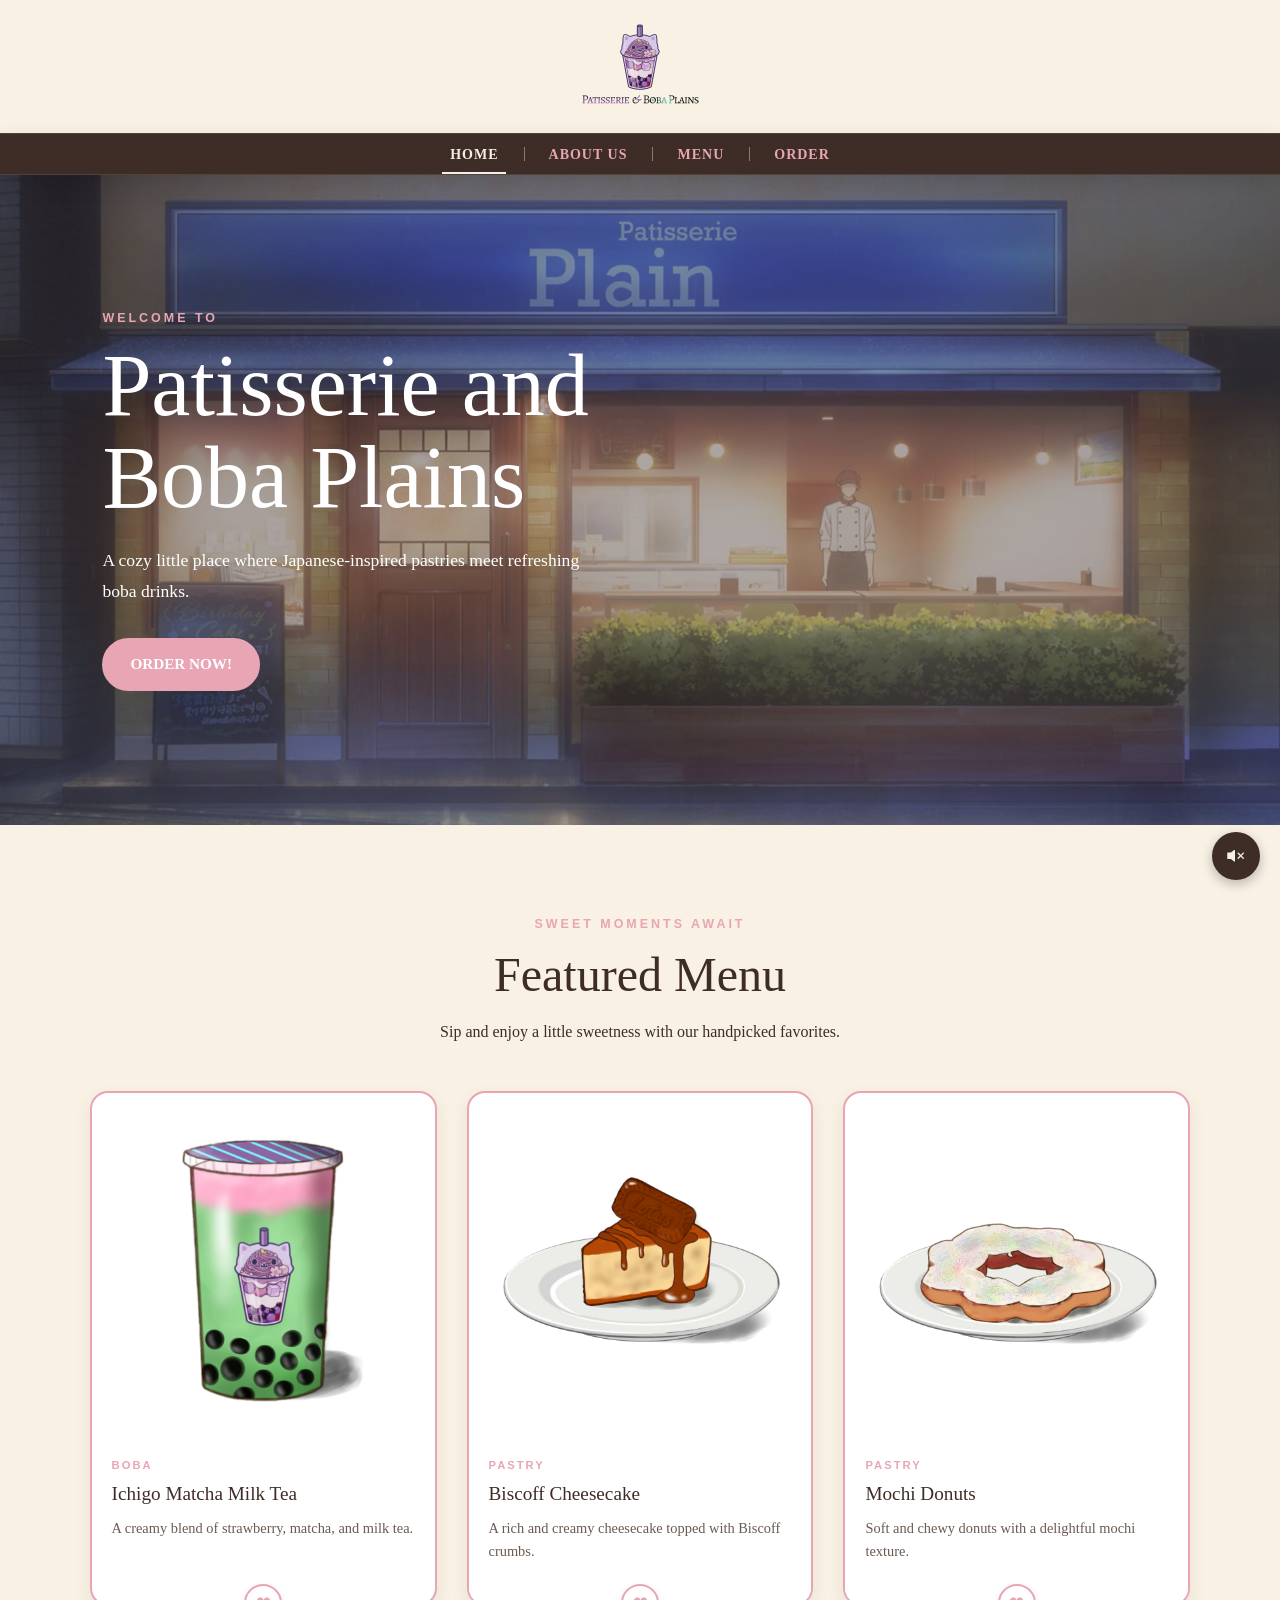
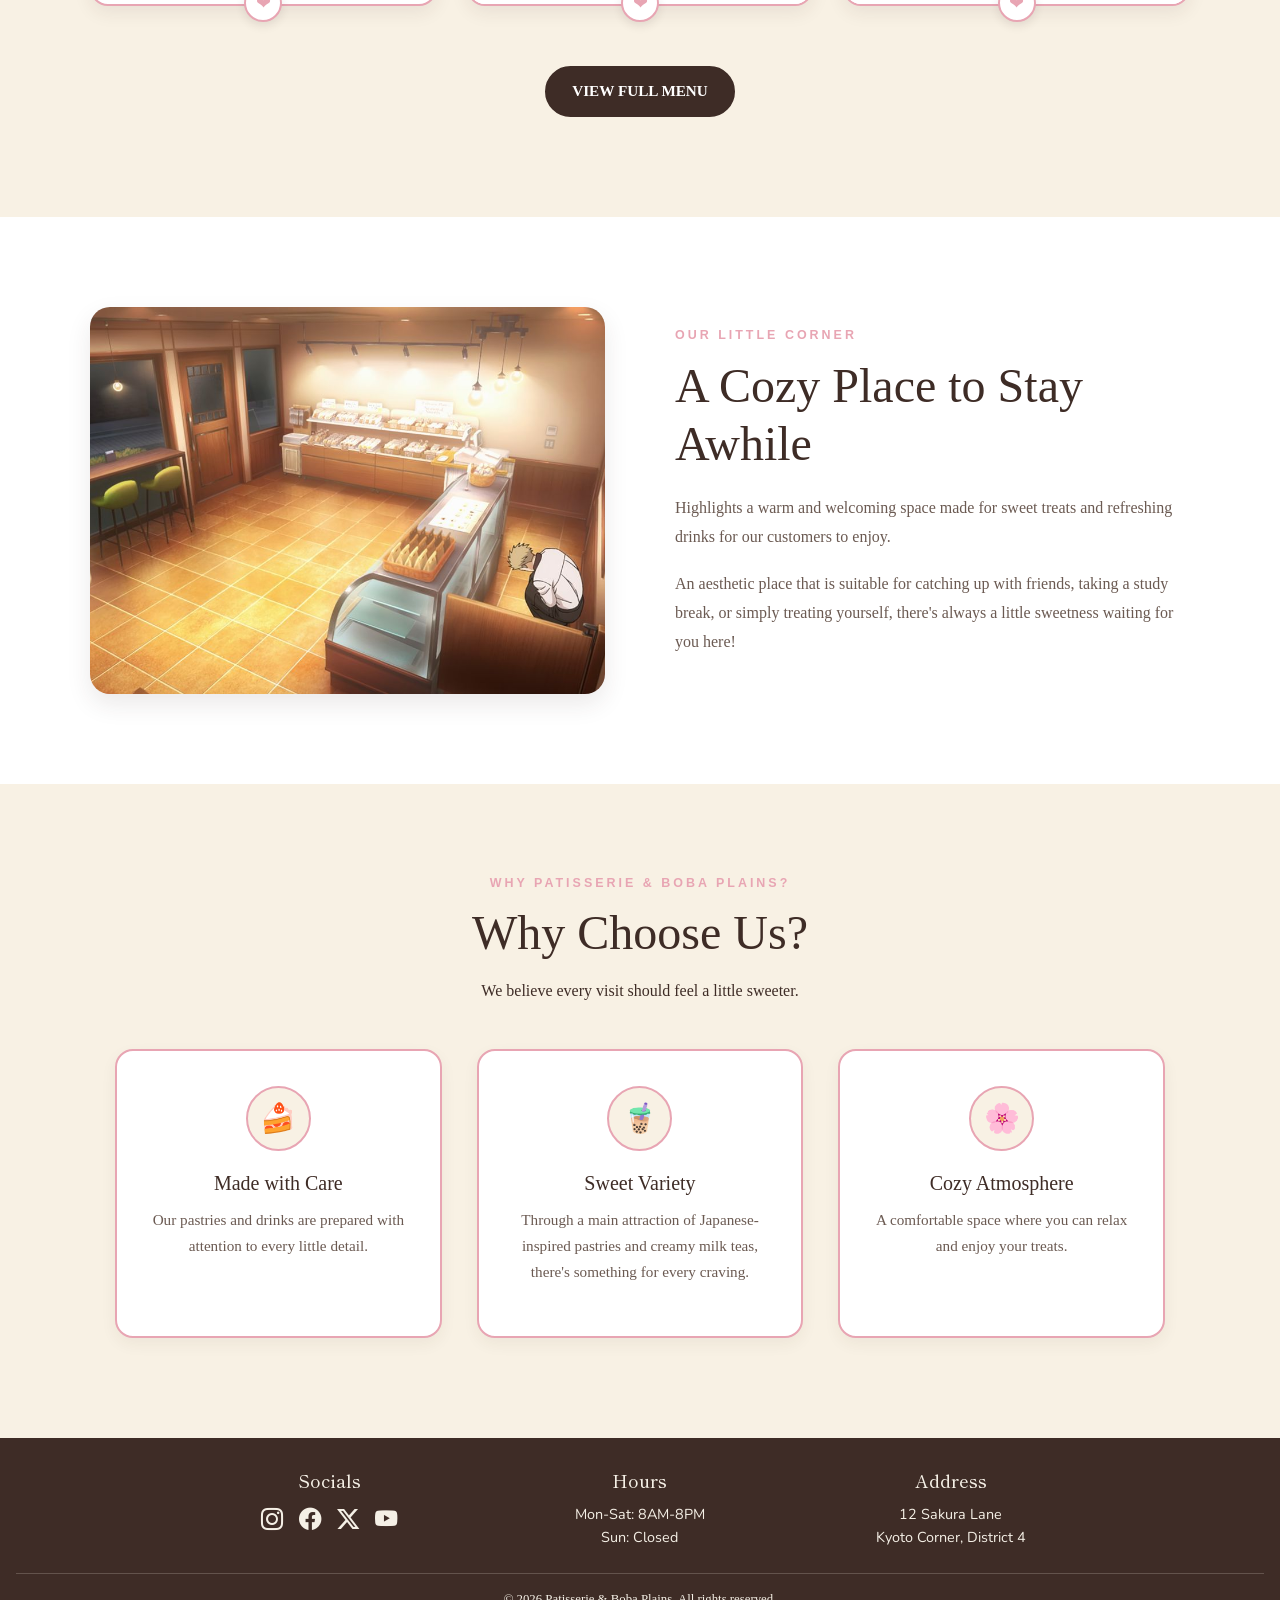
==== commit 91fd25af: "FINAL FINAL" ====
--- a/index.html
+++ b/index.html
@@ -11,6 +11,9 @@
         integrity="sha384-sRIl4kxILFvY47J16cr9ZwB07vP4J8+LH7qKQnuqkuIAvNWLzeN8tE5YBujZqJLB"
         crossorigin="anonymous">
     <link rel="stylesheet" href="style.css">
+    <link rel="preconnect" href="https://fonts.googleapis.com">
+    <link rel="preconnect" href="https://fonts.gstatic.com" crossorigin>
+    <link href="https://fonts.googleapis.com/css2?family=Nunito:wght@400;700&family=Shippori+Mincho:wght@400;700&display=swap" rel="stylesheet">
     <link rel="stylesheet" href="https://cdn.jsdelivr.net/npm/bootstrap-icons@1.11.3/font/bootstrap-icons.min.css">
 </head>
 
@@ -368,10 +371,10 @@
         <div class="footer-col">
             <h4>Socials</h4>
             <ul class="social-links">
-                <li><a href="https://www.instagram.com/yourpage" target="_blank" rel="noopener noreferrer" aria-label="Instagram"><i class="bi bi-instagram"></i></a></li>
-                <li><a href="https://www.facebook.com/yourpage" target="_blank" rel="noopener noreferrer" aria-label="Facebook"><i class="bi bi-facebook"></i></a></li>
-                <li><a href="https://x.com/yourpage" target="_blank" rel="noopener noreferrer" aria-label="X (Twitter)"><i class="bi bi-twitter-x"></i></a></li>
-                <li><a href="https://www.youtube.com/@yourpage" target="_blank" rel="noopener noreferrer" aria-label="YouTube"><i class="bi bi-youtube"></i></a></li>
+                <li><a href="" rel="noopener noreferrer" aria-label="Instagram"><i class="bi bi-instagram"></i></a></li>
+                <li><a href="" rel="noopener noreferrer" aria-label="Facebook"><i class="bi bi-facebook"></i></a></li>
+                <li><a href="" rel="noopener noreferrer" aria-label="X (Twitter)"><i class="bi bi-twitter-x"></i></a></li>
+                <li><a href="" rel="noopener noreferrer" aria-label="YouTube"><i class="bi bi-youtube"></i></a></li>
             </ul>
         </div>
 
